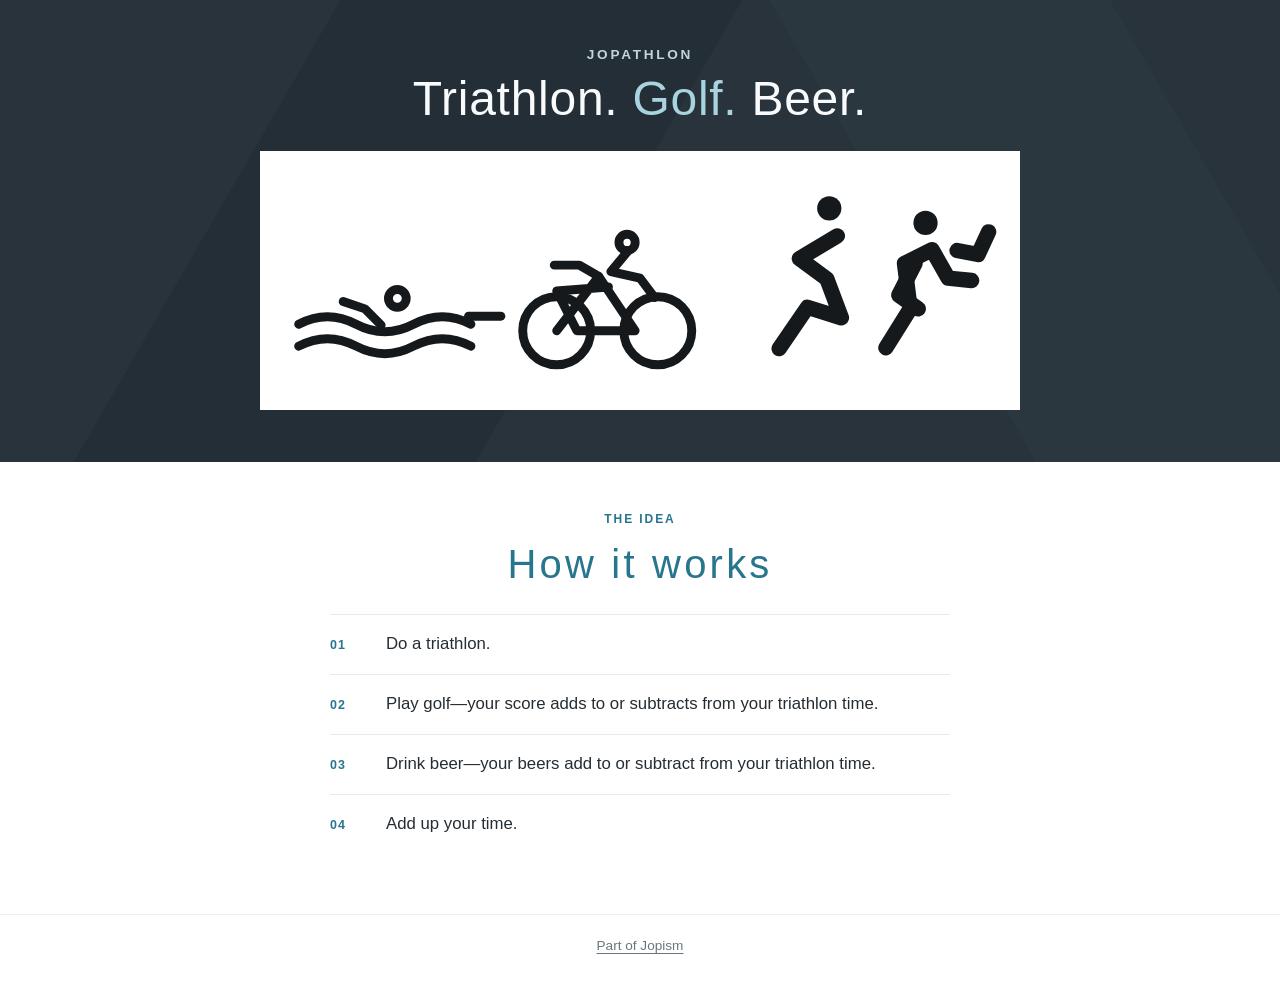
==== index.html @ 72f2fc3b "Publish Jopathlon landing page Co-authored-by: Copilot <223556219+Copilot@users.noreply.github.com>" ====
<!DOCTYPE html>
<html lang="en">
  <head>
    <meta charset="UTF-8" />
    <meta name="viewport" content="width=device-width, initial-scale=1.0" />
    <meta
      name="description"
      content="Jopathlon: do a triathlon, play golf, drink beer, and add up your time."
    />
    <meta name="theme-color" content="#28333b" />
    <link rel="canonical" href="https://jopathlon.jopism.com/" />
    <link rel="icon" href="triathlon.svg" type="image/svg+xml" />
    <link rel="stylesheet" href="styles.css" />
    <title>Jopathlon — Triathlon. Golf. Beer.</title>
  </head>
  <body>
    <a class="skip-link" href="#how-it-works">Skip to how it works</a>

    <header class="hero">
      <div class="hero__geometry" aria-hidden="true"></div>
      <div class="hero__content">
        <p class="wordmark">Jopathlon</p>
        <h1>Triathlon. <span>Golf.</span> Beer.</h1>
        <img
          class="hero__illustration"
          src="triathlon.svg"
          alt="Illustration of a swimmer, cyclist, and runner"
          width="900"
          height="280"
        />
      </div>
    </header>

    <main id="how-it-works" class="how-it-works">
      <div class="how-it-works__content">
        <p class="eyebrow">The idea</p>
        <h2>How it works</h2>
        <ol class="steps">
          <li>
            <span class="step-number" aria-hidden="true">01</span>
            <span>Do a triathlon.</span>
          </li>
          <li>
            <span class="step-number" aria-hidden="true">02</span>
            <span>Play golf—your score adds to or subtracts from your triathlon time.</span>
          </li>
          <li>
            <span class="step-number" aria-hidden="true">03</span>
            <span>Drink beer—your beers add to or subtract from your triathlon time.</span>
          </li>
          <li>
            <span class="step-number" aria-hidden="true">04</span>
            <span>Add up your time.</span>
          </li>
        </ol>
      </div>
    </main>

    <footer class="site-footer">
      <a href="https://jopism.com/">Part of Jopism</a>
    </footer>
  </body>
</html>
---- styles.css ----
:root {
  color-scheme: light;
  font-family: Arial, Helvetica, sans-serif;
  color: #252d33;
  background: #fff;
  font-synthesis: none;
  text-rendering: optimizeLegibility;
  -webkit-font-smoothing: antialiased;
  -moz-osx-font-smoothing: grayscale;
  --ink: #28333b;
  --blue: #28758e;
  --muted: #69767c;
}

* {
  box-sizing: border-box;
}

html {
  min-width: 320px;
  scroll-behavior: smooth;
}

body {
  margin: 0;
  line-height: 1.6;
}

a {
  color: inherit;
}

a:focus-visible {
  outline: 3px solid #58a9c0;
  outline-offset: 4px;
}

.skip-link {
  position: absolute;
  z-index: 2;
  top: 12px;
  left: 12px;
  padding: 8px 12px;
  transform: translateY(-160%);
  border-radius: 4px;
  background: #fff;
  color: var(--ink);
  font-weight: 700;
}

.skip-link:focus {
  transform: translateY(0);
}

.hero {
  position: relative;
  display: grid;
  min-height: 340px;
  overflow: hidden;
  place-items: center;
  padding: 44px 24px 52px;
  background: var(--ink);
  color: #f8fafb;
  text-align: center;
}

.hero__geometry {
  position: absolute;
  inset: 0;
  opacity: 0.38;
  background:
    linear-gradient(120deg, transparent 0 22%, rgba(11, 19, 24, 0.35) 22% 48%, transparent 48%),
    linear-gradient(60deg, transparent 0 67%, rgba(66, 86, 97, 0.35) 67% 89%, transparent 89%);
}

.hero__content {
  position: relative;
  width: min(100%, 760px);
}

.wordmark {
  margin: 0 0 4px;
  color: #c2d5dc;
  font-size: 0.85rem;
  font-weight: 700;
  letter-spacing: 0.2em;
  text-transform: uppercase;
}

h1 {
  margin: 0 0 24px;
  font-size: clamp(2rem, 5.5vw, 3rem);
  font-weight: 400;
  letter-spacing: 0.015em;
  line-height: 1.2;
}

h1 span {
  color: #a9d4df;
}

.hero__illustration {
  display: block;
  width: 100%;
  height: auto;
  border: 12px solid #fff;
  background: #fff;
}

.how-it-works {
  padding: 48px 24px 60px;
}

.how-it-works__content {
  width: min(100%, 620px);
  margin: 0 auto;
}

.eyebrow {
  margin: 0 0 3px;
  color: var(--blue);
  font-size: 0.75rem;
  font-weight: 700;
  letter-spacing: 0.16em;
  text-align: center;
  text-transform: uppercase;
}

h2 {
  margin: 0 0 18px;
  color: var(--blue);
  font-size: clamp(2rem, 4vw, 2.5rem);
  font-weight: 300;
  letter-spacing: 0.08em;
  text-align: center;
}

.steps {
  display: grid;
  gap: 0;
  margin: 0;
  padding: 0;
  list-style: none;
  counter-reset: step;
}

.steps li {
  display: grid;
  grid-template-columns: 42px 1fr;
  gap: 14px;
  align-items: baseline;
  padding: 16px 0;
  border-top: 1px solid #e6eaec;
  font-size: 1.05rem;
}

.step-number {
  color: var(--blue);
  font-size: 0.78rem;
  font-weight: 700;
  letter-spacing: 0.08em;
}

.site-footer {
  padding: 20px 24px 28px;
  border-top: 1px solid #edf0f1;
  color: var(--muted);
  font-size: 0.85rem;
  text-align: center;
}

.site-footer a {
  text-decoration-thickness: 1px;
  text-underline-offset: 3px;
}

@media (min-width: 700px) {
  .hero {
    min-height: 380px;
  }

  .hero__illustration {
    border-width: 16px;
  }
}

@media (prefers-reduced-motion: reduce) {
  html {
    scroll-behavior: auto;
  }
}
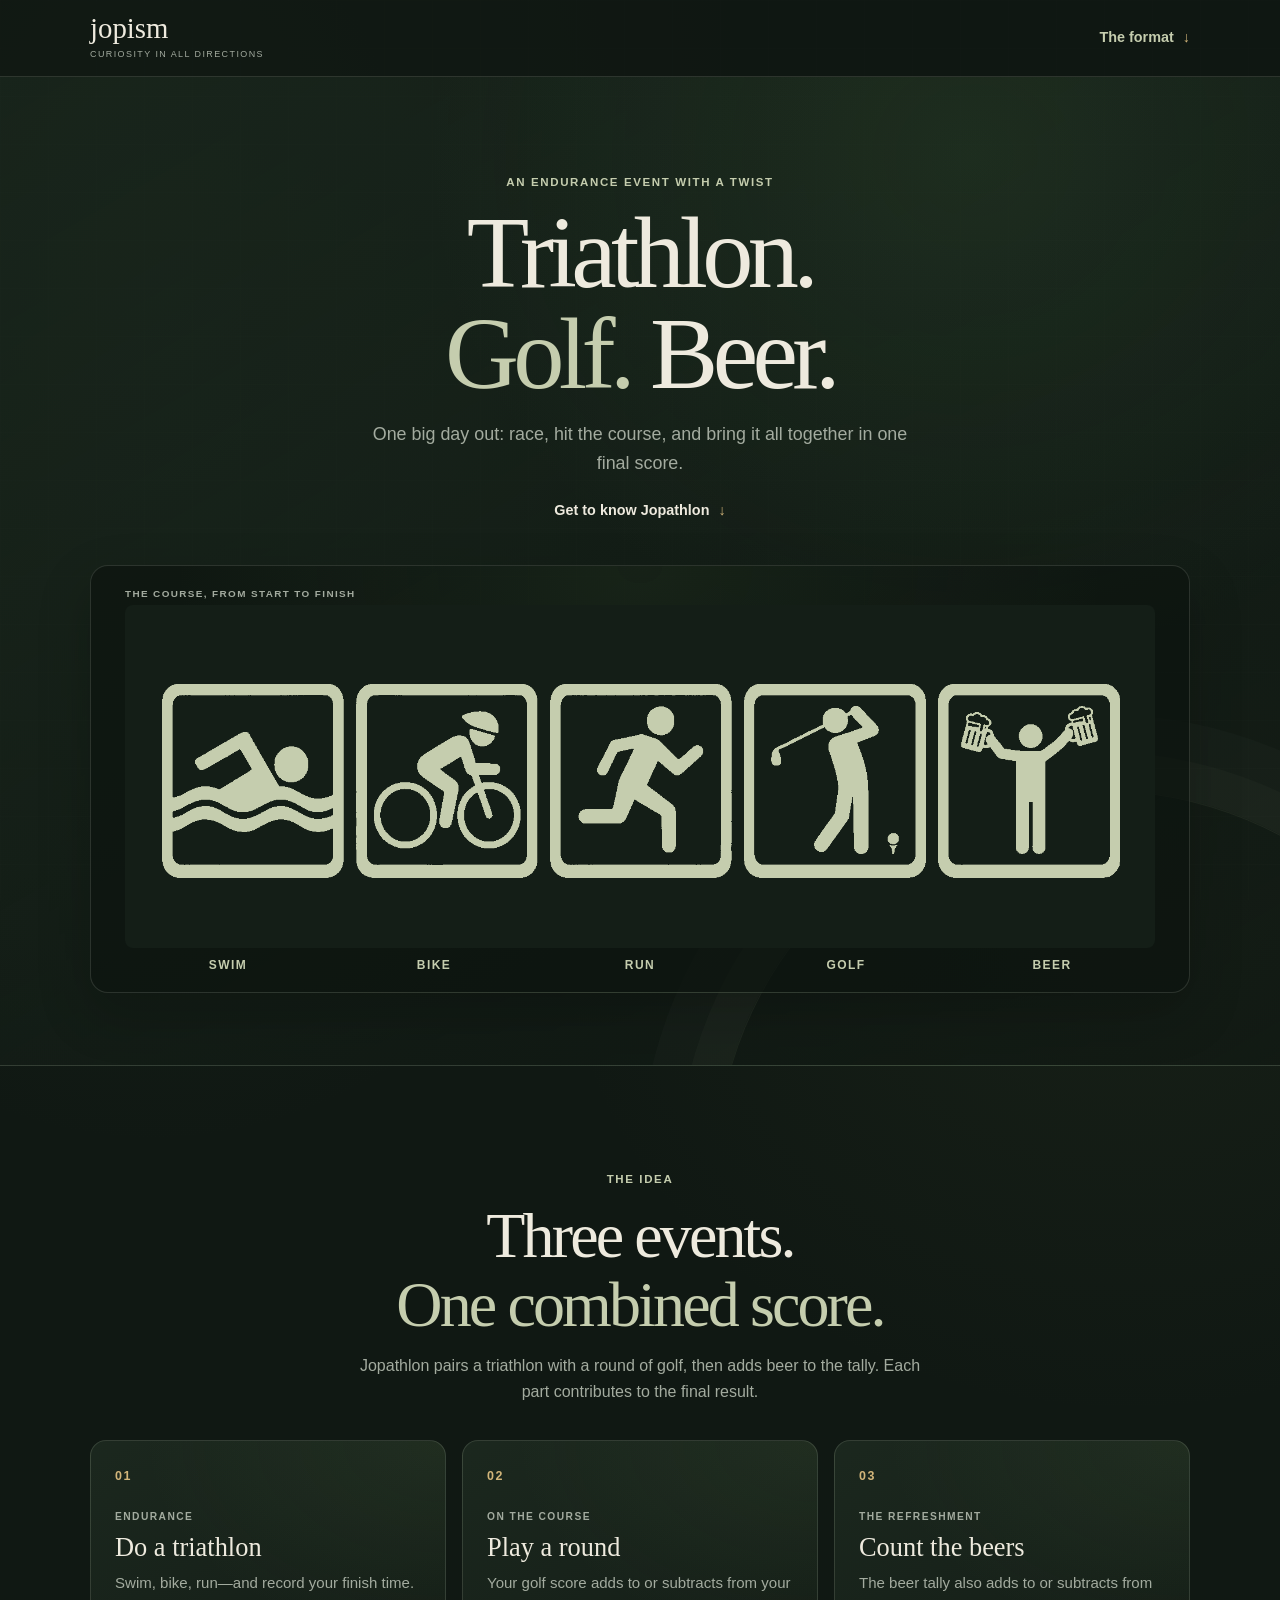
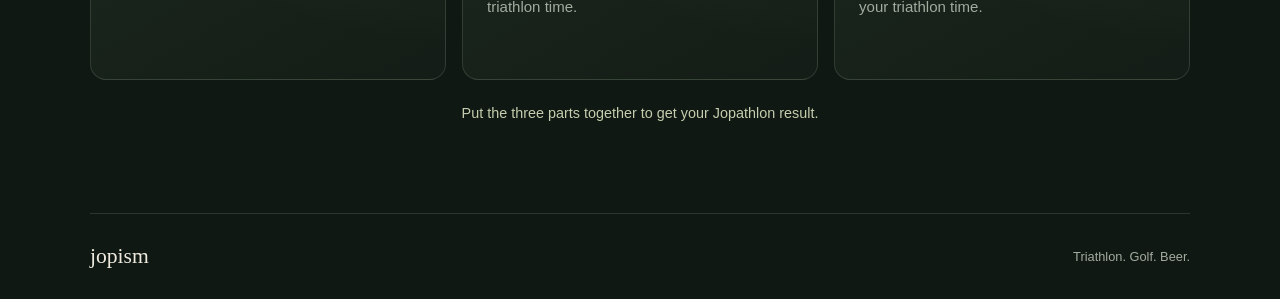
==== commit 961c6ca6: "Update Jopathlon site artwork Co-authored-by: Copilot <223556219+Copilot@users.noreply.github.com>" ====
--- a/index.html
+++ b/index.html
@@ -1,63 +1,103 @@
-<!DOCTYPE html>
-<html lang="en">
-  <head>
-    <meta charset="UTF-8" />
-    <meta name="viewport" content="width=device-width, initial-scale=1.0" />
-    <meta
-      name="description"
-      content="Jopathlon: do a triathlon, play golf, drink beer, and add up your time."
-    />
-    <meta name="theme-color" content="#28333b" />
-    <link rel="canonical" href="https://jopathlon.jopism.com/" />
-    <link rel="icon" href="triathlon.svg" type="image/svg+xml" />
-    <link rel="stylesheet" href="styles.css" />
-    <title>Jopathlon — Triathlon. Golf. Beer.</title>
-  </head>
-  <body>
-    <a class="skip-link" href="#how-it-works">Skip to how it works</a>
-
-    <header class="hero">
-      <div class="hero__geometry" aria-hidden="true"></div>
-      <div class="hero__content">
-        <p class="wordmark">Jopathlon</p>
-        <h1>Triathlon. <span>Golf.</span> Beer.</h1>
-        <img
-          class="hero__illustration"
-          src="triathlon.svg"
-          alt="Illustration of a swimmer, cyclist, and runner"
-          width="900"
-          height="280"
-        />
-      </div>
-    </header>
-
-    <main id="how-it-works" class="how-it-works">
-      <div class="how-it-works__content">
-        <p class="eyebrow">The idea</p>
-        <h2>How it works</h2>
-        <ol class="steps">
-          <li>
-            <span class="step-number" aria-hidden="true">01</span>
-            <span>Do a triathlon.</span>
-          </li>
-          <li>
-            <span class="step-number" aria-hidden="true">02</span>
-            <span>Play golf—your score adds to or subtracts from your triathlon time.</span>
-          </li>
-          <li>
-            <span class="step-number" aria-hidden="true">03</span>
-            <span>Drink beer—your beers add to or subtract from your triathlon time.</span>
-          </li>
-          <li>
-            <span class="step-number" aria-hidden="true">04</span>
-            <span>Add up your time.</span>
-          </li>
-        </ol>
-      </div>
-    </main>
-
-    <footer class="site-footer">
-      <a href="https://jopism.com/">Part of Jopism</a>
-    </footer>
-  </body>
-</html>
+<!DOCTYPE html>
+<html lang="en">
+  <head>
+    <meta charset="UTF-8" />
+    <meta name="viewport" content="width=device-width, initial-scale=1.0" />
+    <meta
+      name="description"
+      content="Jopathlon brings a triathlon, a round of golf, and beer together in one playful day of scoring."
+    />
+    <meta name="theme-color" content="#101813" />
+    <link rel="canonical" href="https://jopathlon.jopism.com/" />
+    <link rel="icon" href="triathlon.svg" type="image/svg+xml" />
+    <link rel="stylesheet" href="styles.css" />
+    <title>Jopathlon — Triathlon. Golf. Beer.</title>
+  </head>
+  <body>
+    <a class="skip-link" href="#format">Skip to the format</a>
+
+    <header class="site-header">
+      <div class="header-inner">
+        <a class="brand" href="https://jopism.com/" aria-label="Jopism home">
+          <span class="brand-name">jopism</span>
+          <span class="brand-byline">Curiosity in all directions</span>
+        </a>
+        <a class="header-link" href="#format">The format <span aria-hidden="true">↓</span></a>
+      </div>
+    </header>
+
+    <main>
+      <section class="hero" aria-labelledby="page-title">
+        <div class="hero-inner">
+          <div class="hero-copy">
+            <p class="eyebrow">An endurance event with a twist</p>
+            <h1 id="page-title">Triathlon.<br /><span>Golf.</span> Beer.</h1>
+            <p class="hero-description">
+              One big day out: race, hit the course, and bring it all together
+              in one final score.
+            </p>
+            <a class="hero-link" href="#format">Get to know Jopathlon <span aria-hidden="true">↓</span></a>
+          </div>
+
+          <div class="activity-card">
+            <p class="activity-card__eyebrow">The course, from start to finish</p>
+            <img
+              class="activity-illustration"
+              src="activity-course-dark.png"
+              alt="Five teal-framed pictograms show swimming, cycling, running, golf, and two people clinking beer mugs."
+              width="1776"
+              height="592"
+            />
+            <ol class="activity-labels" aria-hidden="true">
+              <li>Swim</li>
+              <li>Bike</li>
+              <li>Run</li>
+              <li>Golf</li>
+              <li>Beer</li>
+            </ol>
+          </div>
+        </div>
+      </section>
+
+      <section id="format" class="format-section" aria-labelledby="format-title">
+        <div class="section-inner">
+          <div class="section-heading">
+            <p class="eyebrow">The idea</p>
+            <h2 id="format-title">Three events.<br /><span>One combined score.</span></h2>
+            <p>
+              Jopathlon pairs a triathlon with a round of golf, then adds beer
+              to the tally. Each part contributes to the final result.
+            </p>
+          </div>
+
+          <ol class="format-grid">
+            <li class="format-card">
+              <span class="format-card__number" aria-hidden="true">01</span>
+              <p class="format-card__label">Endurance</p>
+              <h3>Do a triathlon</h3>
+              <p>Swim, bike, run—and record your finish time.</p>
+            </li>
+            <li class="format-card">
+              <span class="format-card__number" aria-hidden="true">02</span>
+              <p class="format-card__label">On the course</p>
+              <h3>Play a round</h3>
+              <p>Your golf score adds to or subtracts from your triathlon time.</p>
+            </li>
+            <li class="format-card">
+              <span class="format-card__number" aria-hidden="true">03</span>
+              <p class="format-card__label">The refreshment</p>
+              <h3>Count the beers</h3>
+              <p>The beer tally also adds to or subtracts from your triathlon time.</p>
+            </li>
+          </ol>
+          <p class="format-note">Put the three parts together to get your Jopathlon result.</p>
+        </div>
+      </section>
+    </main>
+
+    <footer class="site-footer">
+      <a class="footer-brand" href="https://jopism.com/">jopism</a>
+      <span>Triathlon. Golf. Beer.</span>
+    </footer>
+  </body>
+</html>
--- a/styles.css
+++ b/styles.css
@@ -1,191 +1,441 @@
-:root {
-  color-scheme: light;
-  font-family: Arial, Helvetica, sans-serif;
-  color: #252d33;
-  background: #fff;
-  font-synthesis: none;
-  text-rendering: optimizeLegibility;
-  -webkit-font-smoothing: antialiased;
-  -moz-osx-font-smoothing: grayscale;
-  --ink: #28333b;
-  --blue: #28758e;
-  --muted: #69767c;
-}
-
-* {
-  box-sizing: border-box;
-}
-
-html {
-  min-width: 320px;
-  scroll-behavior: smooth;
-}
-
-body {
-  margin: 0;
-  line-height: 1.6;
-}
-
-a {
-  color: inherit;
-}
-
-a:focus-visible {
-  outline: 3px solid #58a9c0;
-  outline-offset: 4px;
-}
-
-.skip-link {
-  position: absolute;
-  z-index: 2;
-  top: 12px;
-  left: 12px;
-  padding: 8px 12px;
-  transform: translateY(-160%);
-  border-radius: 4px;
-  background: #fff;
-  color: var(--ink);
-  font-weight: 700;
-}
-
-.skip-link:focus {
-  transform: translateY(0);
-}
-
-.hero {
-  position: relative;
-  display: grid;
-  min-height: 340px;
-  overflow: hidden;
-  place-items: center;
-  padding: 44px 24px 52px;
-  background: var(--ink);
-  color: #f8fafb;
-  text-align: center;
-}
-
-.hero__geometry {
-  position: absolute;
-  inset: 0;
-  opacity: 0.38;
-  background:
-    linear-gradient(120deg, transparent 0 22%, rgba(11, 19, 24, 0.35) 22% 48%, transparent 48%),
-    linear-gradient(60deg, transparent 0 67%, rgba(66, 86, 97, 0.35) 67% 89%, transparent 89%);
-}
-
-.hero__content {
-  position: relative;
-  width: min(100%, 760px);
-}
-
-.wordmark {
-  margin: 0 0 4px;
-  color: #c2d5dc;
-  font-size: 0.85rem;
-  font-weight: 700;
-  letter-spacing: 0.2em;
-  text-transform: uppercase;
-}
-
-h1 {
-  margin: 0 0 24px;
-  font-size: clamp(2rem, 5.5vw, 3rem);
-  font-weight: 400;
-  letter-spacing: 0.015em;
-  line-height: 1.2;
-}
-
-h1 span {
-  color: #a9d4df;
-}
-
-.hero__illustration {
-  display: block;
-  width: 100%;
-  height: auto;
-  border: 12px solid #fff;
-  background: #fff;
-}
-
-.how-it-works {
-  padding: 48px 24px 60px;
-}
-
-.how-it-works__content {
-  width: min(100%, 620px);
-  margin: 0 auto;
-}
-
-.eyebrow {
-  margin: 0 0 3px;
-  color: var(--blue);
-  font-size: 0.75rem;
-  font-weight: 700;
-  letter-spacing: 0.16em;
-  text-align: center;
-  text-transform: uppercase;
-}
-
-h2 {
-  margin: 0 0 18px;
-  color: var(--blue);
-  font-size: clamp(2rem, 4vw, 2.5rem);
-  font-weight: 300;
-  letter-spacing: 0.08em;
-  text-align: center;
-}
-
-.steps {
-  display: grid;
-  gap: 0;
-  margin: 0;
-  padding: 0;
-  list-style: none;
-  counter-reset: step;
-}
-
-.steps li {
-  display: grid;
-  grid-template-columns: 42px 1fr;
-  gap: 14px;
-  align-items: baseline;
-  padding: 16px 0;
-  border-top: 1px solid #e6eaec;
-  font-size: 1.05rem;
-}
-
-.step-number {
-  color: var(--blue);
-  font-size: 0.78rem;
-  font-weight: 700;
-  letter-spacing: 0.08em;
-}
-
-.site-footer {
-  padding: 20px 24px 28px;
-  border-top: 1px solid #edf0f1;
-  color: var(--muted);
-  font-size: 0.85rem;
-  text-align: center;
-}
-
-.site-footer a {
-  text-decoration-thickness: 1px;
-  text-underline-offset: 3px;
-}
-
-@media (min-width: 700px) {
-  .hero {
-    min-height: 380px;
-  }
-
-  .hero__illustration {
-    border-width: 16px;
-  }
-}
-
-@media (prefers-reduced-motion: reduce) {
-  html {
-    scroll-behavior: auto;
-  }
-}
+:root {
+  color-scheme: dark;
+  font-family: Arial, Helvetica, sans-serif;
+  font-synthesis: none;
+  text-rendering: optimizeLegibility;
+  -webkit-font-smoothing: antialiased;
+  -moz-osx-font-smoothing: grayscale;
+  --bg: #101813;
+  --bg-soft: #151f18;
+  --panel: #18231b;
+  --text: #eeeade;
+  --muted: #a3ab9f;
+  --sage: #c5cdae;
+  --accent: #d2b57a;
+  --border: rgba(226, 231, 210, 0.14);
+}
+
+* {
+  box-sizing: border-box;
+}
+
+html {
+  min-width: 320px;
+  scroll-behavior: smooth;
+  scroll-padding-top: 90px;
+}
+
+body {
+  isolation: isolate;
+  margin: 0;
+  background:
+    radial-gradient(ellipse at 12% 14%, rgba(65, 103, 64, 0.18), transparent 38rem),
+    radial-gradient(ellipse at 88% 48%, rgba(85, 100, 56, 0.1), transparent 36rem),
+    var(--bg);
+  color: var(--text);
+  line-height: 1.6;
+}
+
+body::before {
+  position: fixed;
+  z-index: -1;
+  inset: 0;
+  background-image:
+    linear-gradient(rgba(196, 205, 174, 0.025) 1px, transparent 1px),
+    linear-gradient(90deg, rgba(196, 205, 174, 0.025) 1px, transparent 1px);
+  background-size: 48px 48px;
+  content: "";
+  pointer-events: none;
+}
+
+a {
+  color: inherit;
+}
+
+a:focus-visible {
+  outline: 3px solid var(--accent);
+  outline-offset: 4px;
+}
+
+.skip-link {
+  position: fixed;
+  z-index: 20;
+  top: 12px;
+  left: 12px;
+  padding: 10px 14px;
+  transform: translateY(-160%);
+  border-radius: 8px;
+  background: var(--accent);
+  color: #172018;
+  font-weight: 700;
+}
+
+.skip-link:focus {
+  transform: translateY(0);
+}
+
+.site-header {
+  position: relative;
+  z-index: 2;
+  border-bottom: 1px solid var(--border);
+  background: rgba(16, 24, 19, 0.82);
+}
+
+.header-inner,
+.hero-inner,
+.section-inner,
+.site-footer {
+  width: min(1100px, calc(100% - 40px));
+  margin: 0 auto;
+}
+
+.header-inner {
+  display: flex;
+  min-height: 76px;
+  align-items: center;
+  justify-content: space-between;
+  gap: 20px;
+}
+
+.brand {
+  display: inline-flex;
+  flex-direction: column;
+  text-decoration: none;
+}
+
+.brand-name,
+.footer-brand {
+  font-family: Georgia, "Times New Roman", serif;
+  font-size: 1.8rem;
+  line-height: 1;
+}
+
+.brand-byline {
+  margin-top: 4px;
+  color: var(--muted);
+  font-size: 0.56rem;
+  letter-spacing: 0.16em;
+  text-transform: uppercase;
+}
+
+.header-link {
+  color: var(--sage);
+  font-size: 0.9rem;
+  font-weight: 700;
+  text-decoration: none;
+}
+
+.header-link span,
+.hero-link span {
+  padding-left: 5px;
+  color: var(--accent);
+}
+
+.hero {
+  position: relative;
+  overflow: hidden;
+  padding: clamp(56px, 8vw, 96px) 0 72px;
+  border-bottom: 1px solid var(--border);
+  background:
+    radial-gradient(ellipse at 76% 8%, rgba(71, 112, 68, 0.18), transparent 34rem),
+    linear-gradient(150deg, rgba(25, 37, 28, 0.78), rgba(16, 24, 19, 0.55));
+}
+
+.hero::after {
+  position: absolute;
+  right: -16%;
+  bottom: -50%;
+  width: 48rem;
+  aspect-ratio: 1;
+  border: 1px solid rgba(196, 205, 174, 0.07);
+  border-radius: 50%;
+  box-shadow: 0 0 0 38px rgba(196, 205, 174, 0.025), 0 0 0 76px rgba(196, 205, 174, 0.02);
+  content: "";
+  pointer-events: none;
+}
+
+.hero-inner {
+  position: relative;
+  z-index: 1;
+}
+
+.hero-copy {
+  max-width: 760px;
+  margin: 0 auto 42px;
+  text-align: center;
+}
+
+.eyebrow,
+.activity-card__eyebrow,
+.format-card__label {
+  color: var(--sage);
+  font-size: 0.72rem;
+  font-weight: 700;
+  letter-spacing: 0.14em;
+  text-transform: uppercase;
+}
+
+.eyebrow {
+  margin: 0 0 12px;
+}
+
+h1,
+h2,
+h3,
+p {
+  margin-top: 0;
+}
+
+h1,
+h2,
+.format-card h3 {
+  font-family: Georgia, "Times New Roman", serif;
+  font-weight: 400;
+}
+
+h1 {
+  margin-bottom: 16px;
+  font-size: clamp(3.1rem, 8vw, 6.5rem);
+  letter-spacing: -0.055em;
+  line-height: 0.98;
+}
+
+h1 span,
+.section-heading h2 span {
+  color: var(--sage);
+}
+
+.hero-description {
+  max-width: 560px;
+  margin: 0 auto;
+  color: var(--muted);
+  font-size: clamp(1rem, 2vw, 1.12rem);
+}
+
+.hero-link {
+  display: inline-block;
+  margin-top: 22px;
+  color: var(--text);
+  font-size: 0.9rem;
+  font-weight: 700;
+  text-decoration: none;
+}
+
+.hero-link:hover,
+.header-link:hover,
+.footer-brand:hover {
+  color: var(--accent);
+}
+
+.activity-card {
+  overflow: hidden;
+  padding: 20px clamp(14px, 3vw, 34px) 17px;
+  border: 1px solid var(--border);
+  border-radius: 18px;
+  background:
+    radial-gradient(ellipse at 50% 0%, rgba(94, 126, 76, 0.12), transparent 60%),
+    rgba(13, 20, 16, 0.68);
+  box-shadow: 0 20px 54px rgba(0, 0, 0, 0.2);
+}
+
+.activity-card__eyebrow {
+  margin: 0;
+  color: var(--muted);
+  font-size: 0.62rem;
+}
+
+.activity-illustration {
+  display: block;
+  width: 100%;
+  height: auto;
+  margin: 3px auto 0;
+  border-radius: 8px;
+  background: #fff;
+}
+
+.activity-labels {
+  display: flex;
+  justify-content: center;
+  gap: 0;
+  margin: 8px 0 0;
+  padding: 0;
+  color: var(--sage);
+  font-size: 0.75rem;
+  font-weight: 700;
+  letter-spacing: 0.12em;
+  list-style: none;
+  text-align: center;
+  text-transform: uppercase;
+}
+
+.activity-labels li {
+  flex: 1;
+}
+
+.format-section {
+  padding: clamp(64px, 9vw, 104px) 0 88px;
+}
+
+.section-heading {
+  max-width: 670px;
+  margin: 0 auto 36px;
+  text-align: center;
+}
+
+.section-heading h2 {
+  margin: 0 0 14px;
+  font-size: clamp(2.4rem, 5.5vw, 4rem);
+  letter-spacing: -0.045em;
+  line-height: 1.08;
+}
+
+.section-heading > p:last-child {
+  max-width: 590px;
+  margin: 0 auto;
+  color: var(--muted);
+}
+
+.format-grid {
+  display: grid;
+  grid-template-columns: repeat(3, minmax(0, 1fr));
+  gap: 16px;
+  margin: 0;
+  padding: 0;
+  list-style: none;
+}
+
+.format-card {
+  position: relative;
+  min-height: 240px;
+  padding: 26px 24px;
+  overflow: hidden;
+  border: 1px solid var(--border);
+  border-radius: 16px;
+  background:
+    radial-gradient(ellipse at 100% 0%, rgba(101, 132, 79, 0.11), transparent 60%),
+    linear-gradient(150deg, rgba(28, 41, 31, 0.94), rgba(20, 30, 23, 0.92));
+  transition: border-color 180ms ease, transform 180ms ease;
+}
+
+.format-card:hover {
+  transform: translateY(-3px);
+  border-color: rgba(210, 181, 122, 0.48);
+}
+
+.format-card__number {
+  display: block;
+  margin-bottom: 22px;
+  color: var(--accent);
+  font-size: 0.78rem;
+  font-weight: 700;
+  letter-spacing: 0.12em;
+}
+
+.format-card__label {
+  margin-bottom: 6px;
+  color: var(--muted);
+  font-size: 0.64rem;
+}
+
+.format-card h3 {
+  margin-bottom: 8px;
+  font-size: 1.65rem;
+  line-height: 1.2;
+}
+
+.format-card > p:last-child {
+  margin-bottom: 0;
+  color: var(--muted);
+  font-size: 0.94rem;
+}
+
+.format-note {
+  margin: 22px 0 0;
+  color: var(--sage);
+  font-size: 0.9rem;
+  text-align: center;
+}
+
+.site-footer {
+  display: flex;
+  min-height: 86px;
+  align-items: center;
+  justify-content: space-between;
+  gap: 18px;
+  border-top: 1px solid var(--border);
+  color: var(--muted);
+  font-size: 0.8rem;
+}
+
+.footer-brand {
+  color: var(--text);
+  font-size: 1.35rem;
+  text-decoration: none;
+}
+
+@media (max-width: 700px) {
+  .hero {
+    padding-top: 58px;
+  }
+
+  .hero-copy {
+    margin-bottom: 32px;
+  }
+
+  .activity-card {
+    padding-inline: 10px;
+  }
+
+  .activity-card__eyebrow {
+    padding-inline: 8px;
+  }
+
+  .activity-labels {
+    font-size: 0.68rem;
+  }
+
+  .format-grid {
+    grid-template-columns: 1fr;
+  }
+
+  .format-card {
+    min-height: 0;
+  }
+
+  .format-card__number {
+    margin-bottom: 12px;
+  }
+}
+
+@media (max-width: 420px) {
+  .header-inner,
+  .hero-inner,
+  .section-inner,
+  .site-footer {
+    width: min(100% - 28px, 1100px);
+  }
+
+  .brand-name {
+    font-size: 1.55rem;
+  }
+
+  .brand-byline {
+    font-size: 0.49rem;
+  }
+
+  .header-link {
+    font-size: 0.82rem;
+  }
+}
+
+@media (prefers-reduced-motion: reduce) {
+  html {
+    scroll-behavior: auto;
+  }
+
+  *,
+  *::before,
+  *::after {
+    transition-duration: 0.01ms !important;
+  }
+}
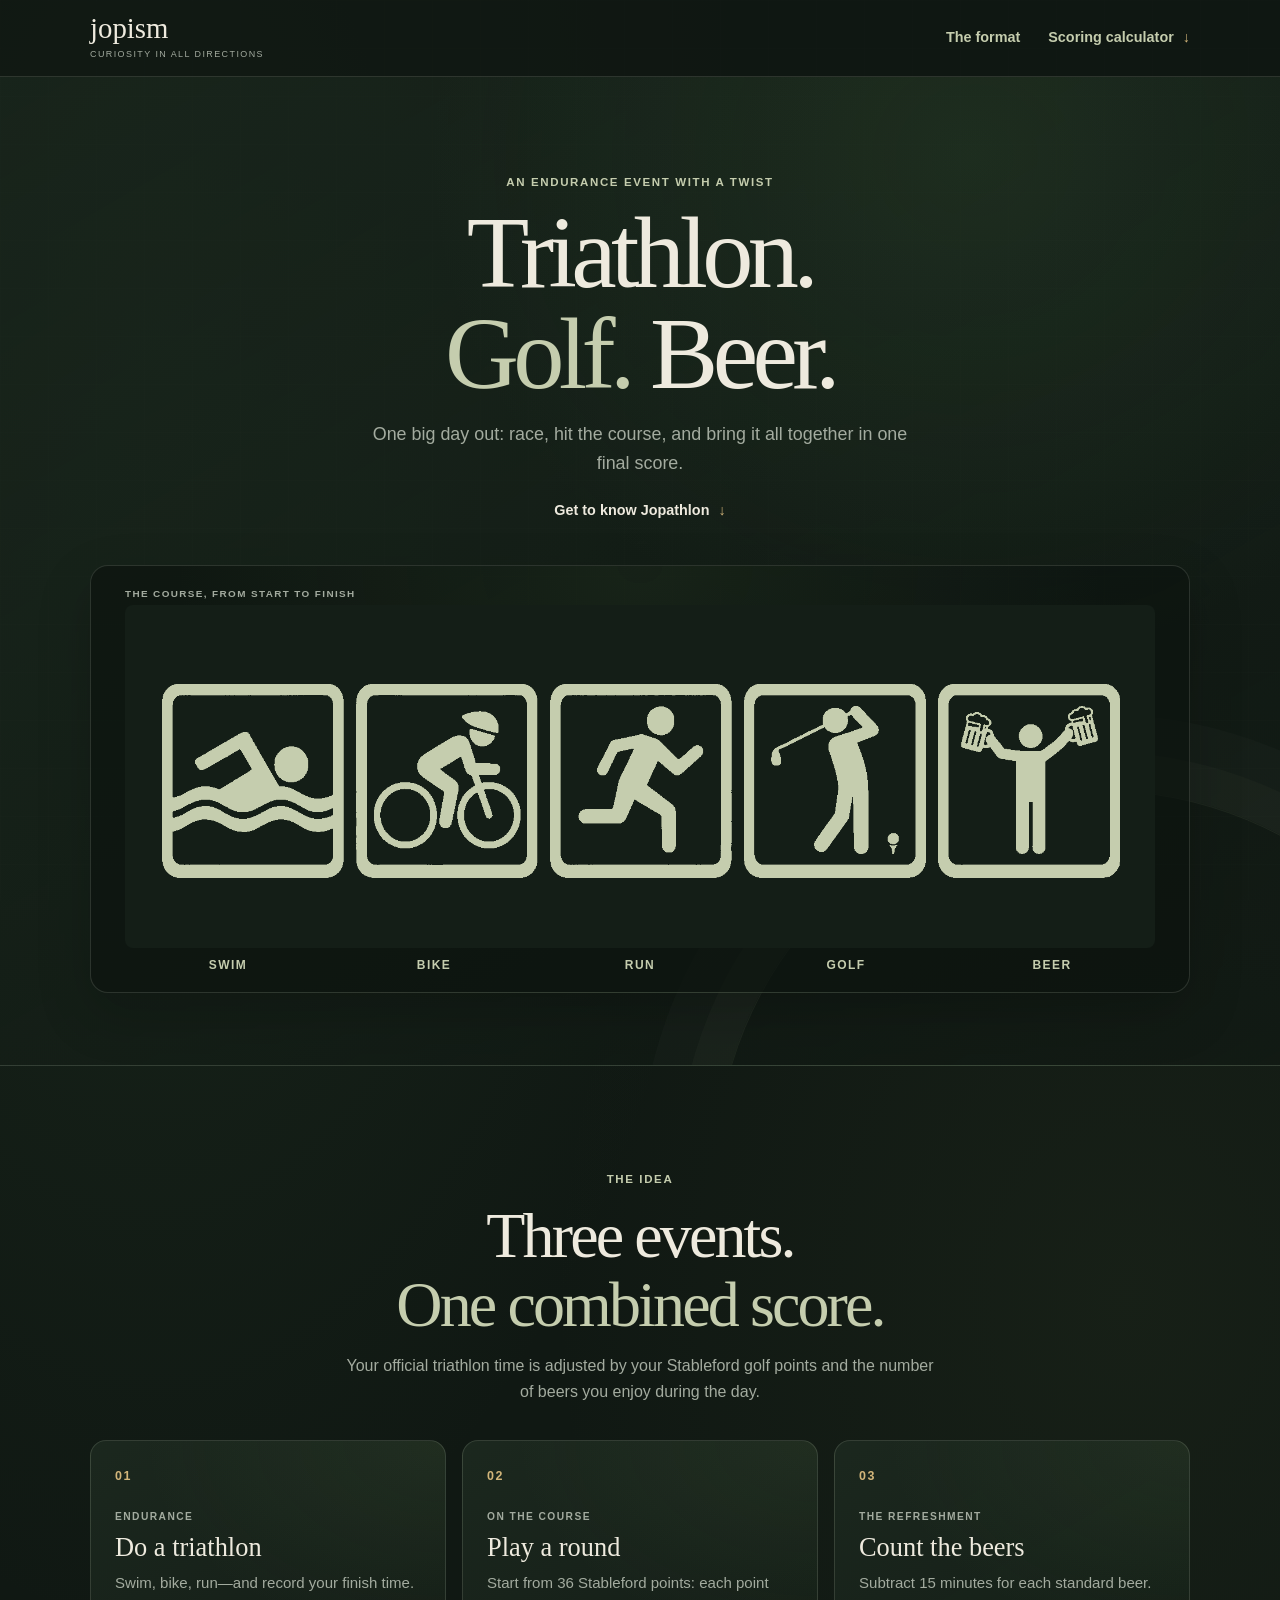
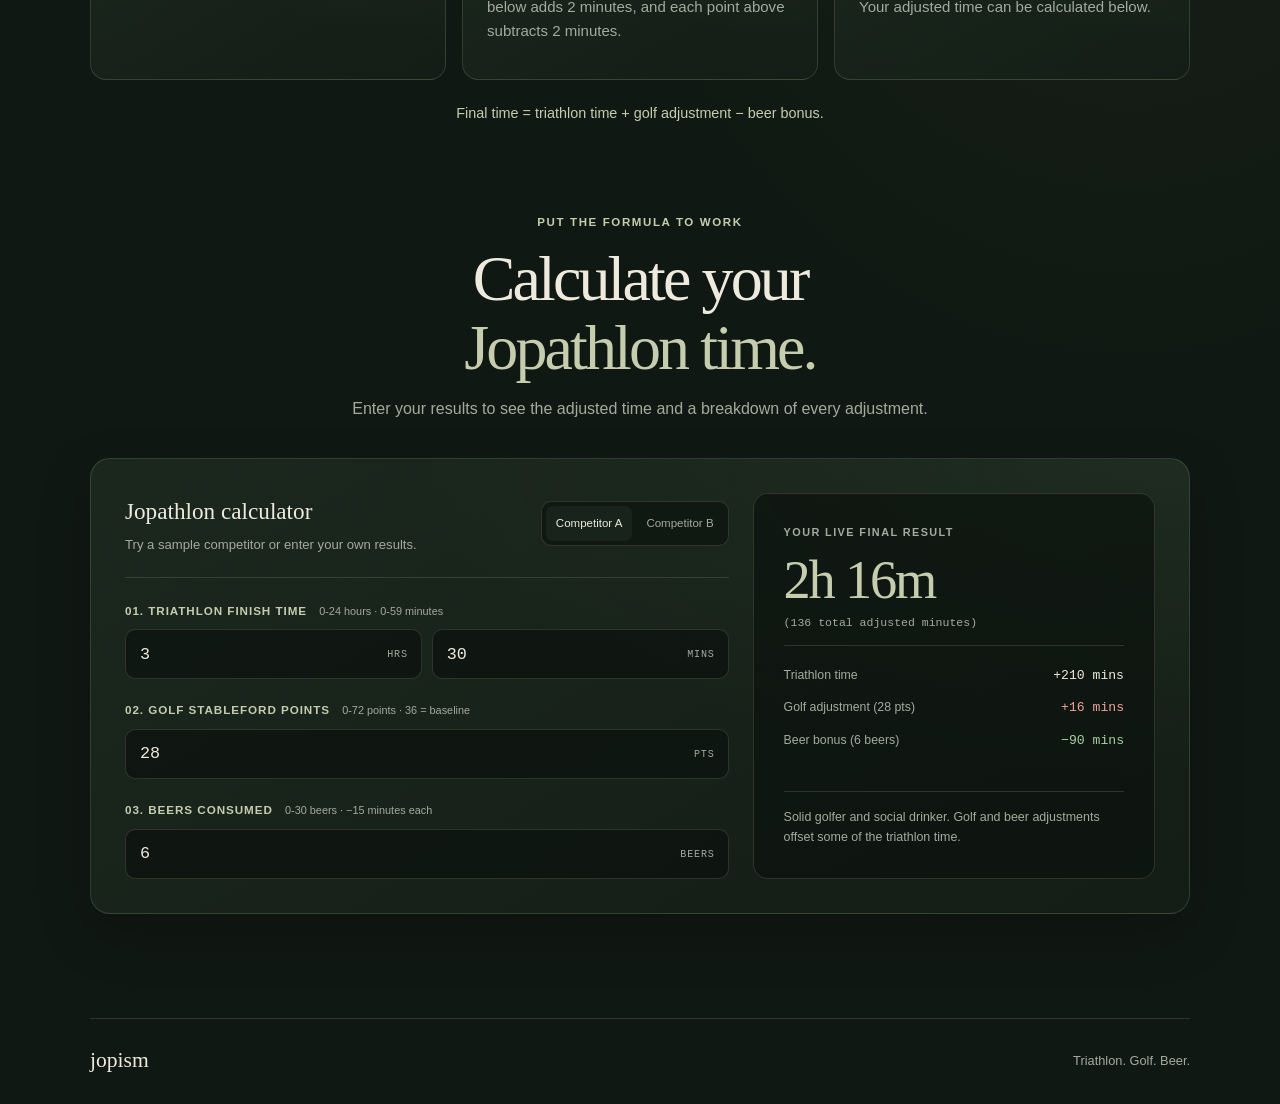
==== commit 38989671: "t" ====
--- a/index.html
+++ b/index.html
@@ -22,7 +22,10 @@
           <span class="brand-name">jopism</span>
           <span class="brand-byline">Curiosity in all directions</span>
         </a>
-        <a class="header-link" href="#format">The format <span aria-hidden="true">↓</span></a>
+        <nav class="header-nav" aria-label="Page navigation">
+          <a class="header-link" href="#format">The format</a>
+          <a class="header-link" href="#calculator">Scoring calculator <span aria-hidden="true">↓</span></a>
+        </nav>
       </div>
     </header>
 
@@ -65,8 +68,8 @@
             <p class="eyebrow">The idea</p>
             <h2 id="format-title">Three events.<br /><span>One combined score.</span></h2>
             <p>
-              Jopathlon pairs a triathlon with a round of golf, then adds beer
-              to the tally. Each part contributes to the final result.
+              Your official triathlon time is adjusted by your Stableford golf
+              points and the number of beers you enjoy during the day.
             </p>
           </div>
 
@@ -81,16 +84,100 @@
               <span class="format-card__number" aria-hidden="true">02</span>
               <p class="format-card__label">On the course</p>
               <h3>Play a round</h3>
-              <p>Your golf score adds to or subtracts from your triathlon time.</p>
+              <p>Start from 36 Stableford points: each point below adds 2 minutes, and each point above subtracts 2 minutes.</p>
             </li>
             <li class="format-card">
               <span class="format-card__number" aria-hidden="true">03</span>
               <p class="format-card__label">The refreshment</p>
               <h3>Count the beers</h3>
-              <p>The beer tally also adds to or subtracts from your triathlon time.</p>
+              <p>Subtract 15 minutes for each standard beer. Your adjusted time can be calculated below.</p>
             </li>
           </ol>
-          <p class="format-note">Put the three parts together to get your Jopathlon result.</p>
+          <p class="format-note">Final time = triathlon time + golf adjustment − beer bonus.</p>
+        </div>
+      </section>
+
+      <section id="calculator" class="calculator-section" aria-labelledby="calculator-title">
+        <div class="section-inner">
+          <div class="section-heading">
+            <p class="eyebrow">Put the formula to work</p>
+            <h2 id="calculator-title">Calculate your<br /><span>Jopathlon time.</span></h2>
+            <p>Enter your results to see the adjusted time and a breakdown of every adjustment.</p>
+          </div>
+
+          <div class="calculator">
+            <form class="calculator-form" id="scoreForm">
+              <div class="calculator-form__heading">
+                <div>
+                  <h3>Jopathlon calculator</h3>
+                  <p>Try a sample competitor or enter your own results.</p>
+                </div>
+                <div class="preset-buttons" aria-label="Sample competitors">
+                  <button class="preset-button" type="button" data-preset="A" aria-pressed="true">Competitor A</button>
+                  <button class="preset-button" type="button" data-preset="B" aria-pressed="false">Competitor B</button>
+                </div>
+              </div>
+
+              <div class="calculator-fields">
+                <fieldset class="calculator-field">
+                  <legend>01. Triathlon finish time <span class="field-hint">0-24 hours · 0-59 minutes</span></legend>
+                  <div class="time-fields">
+                    <label class="number-field">
+                      <span class="visually-hidden">Triathlon hours</span>
+                      <input id="triHours" name="triHours" type="number" min="0" max="24" step="1" value="3" required inputmode="numeric" />
+                      <span aria-hidden="true">HRS</span>
+                    </label>
+                    <label class="number-field">
+                      <span class="visually-hidden">Triathlon minutes</span>
+                      <input id="triMins" name="triMins" type="number" min="0" max="59" step="1" value="30" required inputmode="numeric" />
+                      <span aria-hidden="true">MINS</span>
+                    </label>
+                  </div>
+                </fieldset>
+
+                <label class="calculator-field" for="golfPoints">
+                  <span>02. Golf Stableford points <span class="field-hint">0-72 points · 36 = baseline</span></span>
+                  <span class="number-field">
+                    <input id="golfPoints" name="golfPoints" type="number" min="0" max="72" step="1" value="28" required inputmode="numeric" />
+                    <span aria-hidden="true">PTS</span>
+                  </span>
+                </label>
+
+                <label class="calculator-field" for="beerCount">
+                  <span>03. Beers consumed <span class="field-hint">0-30 beers · −15 minutes each</span></span>
+                  <span class="number-field">
+                    <input id="beerCount" name="beerCount" type="number" min="0" max="30" step="1" value="6" required inputmode="numeric" />
+                    <span aria-hidden="true">BEERS</span>
+                  </span>
+                </label>
+              </div>
+              <p class="calculator-error" id="scoreError" role="alert" hidden>Use whole numbers within the limits shown.</p>
+            </form>
+
+            <section class="score-result" aria-labelledby="result-title">
+              <div>
+                <p class="score-result__eyebrow" id="result-title">Your live final result</p>
+                <output class="score-result__time" id="finalTimeDisplay" for="triHours triMins golfPoints beerCount" aria-live="polite">2h 16m</output>
+                <p class="score-result__total" id="totalMinutesDisplay">(136 total adjusted minutes)</p>
+
+                <dl class="score-breakdown">
+                  <div>
+                    <dt>Triathlon time</dt>
+                    <dd id="triBaseBreakdown">+210 mins</dd>
+                  </div>
+                  <div>
+                    <dt id="golfLabel">Golf adjustment (28 pts)</dt>
+                    <dd id="golfBreakdown" class="is-penalty">+16 mins</dd>
+                  </div>
+                  <div>
+                    <dt id="beerLabel">Beer bonus (6 beers)</dt>
+                    <dd id="beerBreakdown" class="is-bonus">−90 mins</dd>
+                  </div>
+                </dl>
+              </div>
+              <p class="competitor-note" id="profileDescription">Solid golfer and social drinker. Golf and beer adjustments offset some of the triathlon time.</p>
+            </section>
+          </div>
         </div>
       </section>
     </main>
@@ -99,5 +186,6 @@
       <a class="footer-brand" href="https://jopism.com/">jopism</a>
       <span>Triathlon. Golf. Beer.</span>
     </footer>
+    <script src="scoring.js" defer></script>
   </body>
-</html>
+  </html>
--- a/styles.css
+++ b/styles.css
@@ -97,6 +97,12 @@
   gap: 20px;
 }
 
+.header-nav {
+  display: flex;
+  align-items: center;
+  gap: clamp(14px, 3vw, 28px);
+}
+
 .brand {
   display: inline-flex;
   flex-direction: column;
@@ -356,6 +362,246 @@
   text-align: center;
 }
 
+.calculator-section {
+  padding: 0 0 clamp(72px, 9vw, 104px);
+}
+
+.calculator {
+  display: grid;
+  grid-template-columns: minmax(0, 1.2fr) minmax(280px, 0.8fr);
+  gap: 24px;
+  padding: clamp(18px, 4vw, 34px);
+  border: 1px solid var(--border);
+  border-radius: 20px;
+  background:
+    radial-gradient(ellipse at 100% 0%, rgba(101, 132, 79, 0.1), transparent 50%),
+    linear-gradient(150deg, rgba(28, 41, 31, 0.94), rgba(20, 30, 23, 0.92));
+  box-shadow: 0 20px 54px rgba(0, 0, 0, 0.18);
+}
+
+.calculator-form__heading {
+  display: flex;
+  align-items: center;
+  justify-content: space-between;
+  gap: 20px;
+  padding-bottom: 22px;
+  border-bottom: 1px solid var(--border);
+}
+
+.calculator-form__heading h3 {
+  margin: 0 0 4px;
+  font-family: Georgia, "Times New Roman", serif;
+  font-size: 1.45rem;
+  font-weight: 400;
+}
+
+.calculator-form__heading p {
+  margin: 0;
+  color: var(--muted);
+  font-size: 0.82rem;
+}
+
+.preset-buttons {
+  display: flex;
+  flex-shrink: 0;
+  gap: 4px;
+  padding: 4px;
+  border: 1px solid var(--border);
+  border-radius: 10px;
+  background: rgba(13, 20, 16, 0.72);
+}
+
+.preset-button {
+  padding: 8px 10px;
+  border: 0;
+  border-radius: 7px;
+  background: transparent;
+  color: var(--muted);
+  font: inherit;
+  font-size: 0.72rem;
+  cursor: pointer;
+}
+
+.preset-button:hover,
+.preset-button[aria-pressed="true"] {
+  background: var(--panel);
+  color: var(--text);
+}
+
+.preset-button:focus-visible,
+.number-field input:focus-visible {
+  outline: 3px solid var(--accent);
+  outline-offset: 3px;
+}
+
+.calculator-fields {
+  display: grid;
+  gap: 22px;
+  padding-top: 24px;
+}
+
+.calculator-field {
+  display: grid;
+  gap: 9px;
+  min-width: 0;
+  margin: 0;
+  padding: 0;
+  border: 0;
+  color: var(--sage);
+  font-size: 0.73rem;
+  font-weight: 700;
+  letter-spacing: 0.08em;
+  text-transform: uppercase;
+}
+
+.calculator-field legend {
+  margin-bottom: 9px;
+  padding: 0;
+}
+
+.field-hint {
+  margin-left: 8px;
+  color: var(--muted);
+  font-size: 0.68rem;
+  font-weight: 400;
+  letter-spacing: 0;
+  text-transform: none;
+}
+
+.time-fields {
+  display: grid;
+  grid-template-columns: repeat(2, minmax(0, 1fr));
+  gap: 10px;
+}
+
+.number-field {
+  position: relative;
+  display: block;
+}
+
+.number-field input {
+  width: 100%;
+  min-height: 50px;
+  padding: 10px 68px 10px 14px;
+  border: 1px solid var(--border);
+  border-radius: 10px;
+  background: rgba(13, 20, 16, 0.78);
+  color: var(--text);
+  font: 1.05rem/1.4 "Courier New", monospace;
+  letter-spacing: normal;
+}
+
+.number-field input:focus {
+  border-color: var(--accent);
+}
+
+.number-field > span:last-child {
+  position: absolute;
+  top: 50%;
+  right: 14px;
+  transform: translateY(-50%);
+  color: var(--muted);
+  font: 0.63rem "Courier New", monospace;
+  letter-spacing: 0.08em;
+  pointer-events: none;
+}
+
+.calculator-error {
+  margin: 16px 0 0;
+  color: #f0a29a;
+  font-size: 0.82rem;
+}
+
+.score-result {
+  display: flex;
+  min-width: 0;
+  flex-direction: column;
+  justify-content: space-between;
+  padding: clamp(20px, 3vw, 30px);
+  border: 1px solid var(--border);
+  border-radius: 15px;
+  background: rgba(13, 20, 16, 0.74);
+}
+
+.score-result__eyebrow {
+  margin: 0 0 4px;
+  color: var(--muted);
+  font-size: 0.68rem;
+  font-weight: 700;
+  letter-spacing: 0.13em;
+  text-transform: uppercase;
+}
+
+.score-result__time {
+  display: block;
+  padding: 4px 0;
+  color: var(--sage);
+  font-family: Georgia, "Times New Roman", serif;
+  font-size: clamp(2.5rem, 5vw, 3.4rem);
+  letter-spacing: -0.04em;
+  line-height: 1.15;
+}
+
+.score-result__total {
+  margin: 0;
+  padding-bottom: 16px;
+  border-bottom: 1px solid var(--border);
+  color: var(--muted);
+  font: 0.72rem "Courier New", monospace;
+}
+
+.score-breakdown {
+  display: grid;
+  gap: 13px;
+  margin: 20px 0 0;
+}
+
+.score-breakdown > div {
+  display: flex;
+  align-items: baseline;
+  justify-content: space-between;
+  gap: 14px;
+}
+
+.score-breakdown dt {
+  color: var(--muted);
+  font-size: 0.77rem;
+}
+
+.score-breakdown dd {
+  margin: 0;
+  color: var(--text);
+  font: 0.82rem "Courier New", monospace;
+  text-align: right;
+  white-space: nowrap;
+}
+
+.score-breakdown dd.is-penalty {
+  color: #f0a29a;
+}
+
+.score-breakdown dd.is-bonus {
+  color: #a9d1a2;
+}
+
+.competitor-note {
+  margin: 24px 0 0;
+  padding-top: 16px;
+  border-top: 1px solid var(--border);
+  color: var(--muted);
+  font-size: 0.78rem;
+}
+
+.visually-hidden {
+  position: absolute;
+  width: 1px;
+  height: 1px;
+  overflow: hidden;
+  clip: rect(0, 0, 0, 0);
+  white-space: nowrap;
+  clip-path: inset(50%);
+}
+
 .site-footer {
   display: flex;
   min-height: 86px;
@@ -398,6 +644,10 @@
     grid-template-columns: 1fr;
   }
 
+  .calculator {
+    grid-template-columns: 1fr;
+  }
+
   .format-card {
     min-height: 0;
   }
@@ -426,6 +676,19 @@
   .header-link {
     font-size: 0.82rem;
   }
+
+  .header-nav {
+    gap: 12px;
+  }
+
+  .header-nav .header-link:first-child {
+    display: none;
+  }
+
+  .calculator-form__heading {
+    align-items: flex-start;
+    flex-direction: column;
+  }
 }
 
 @media (prefers-reduced-motion: reduce) {
